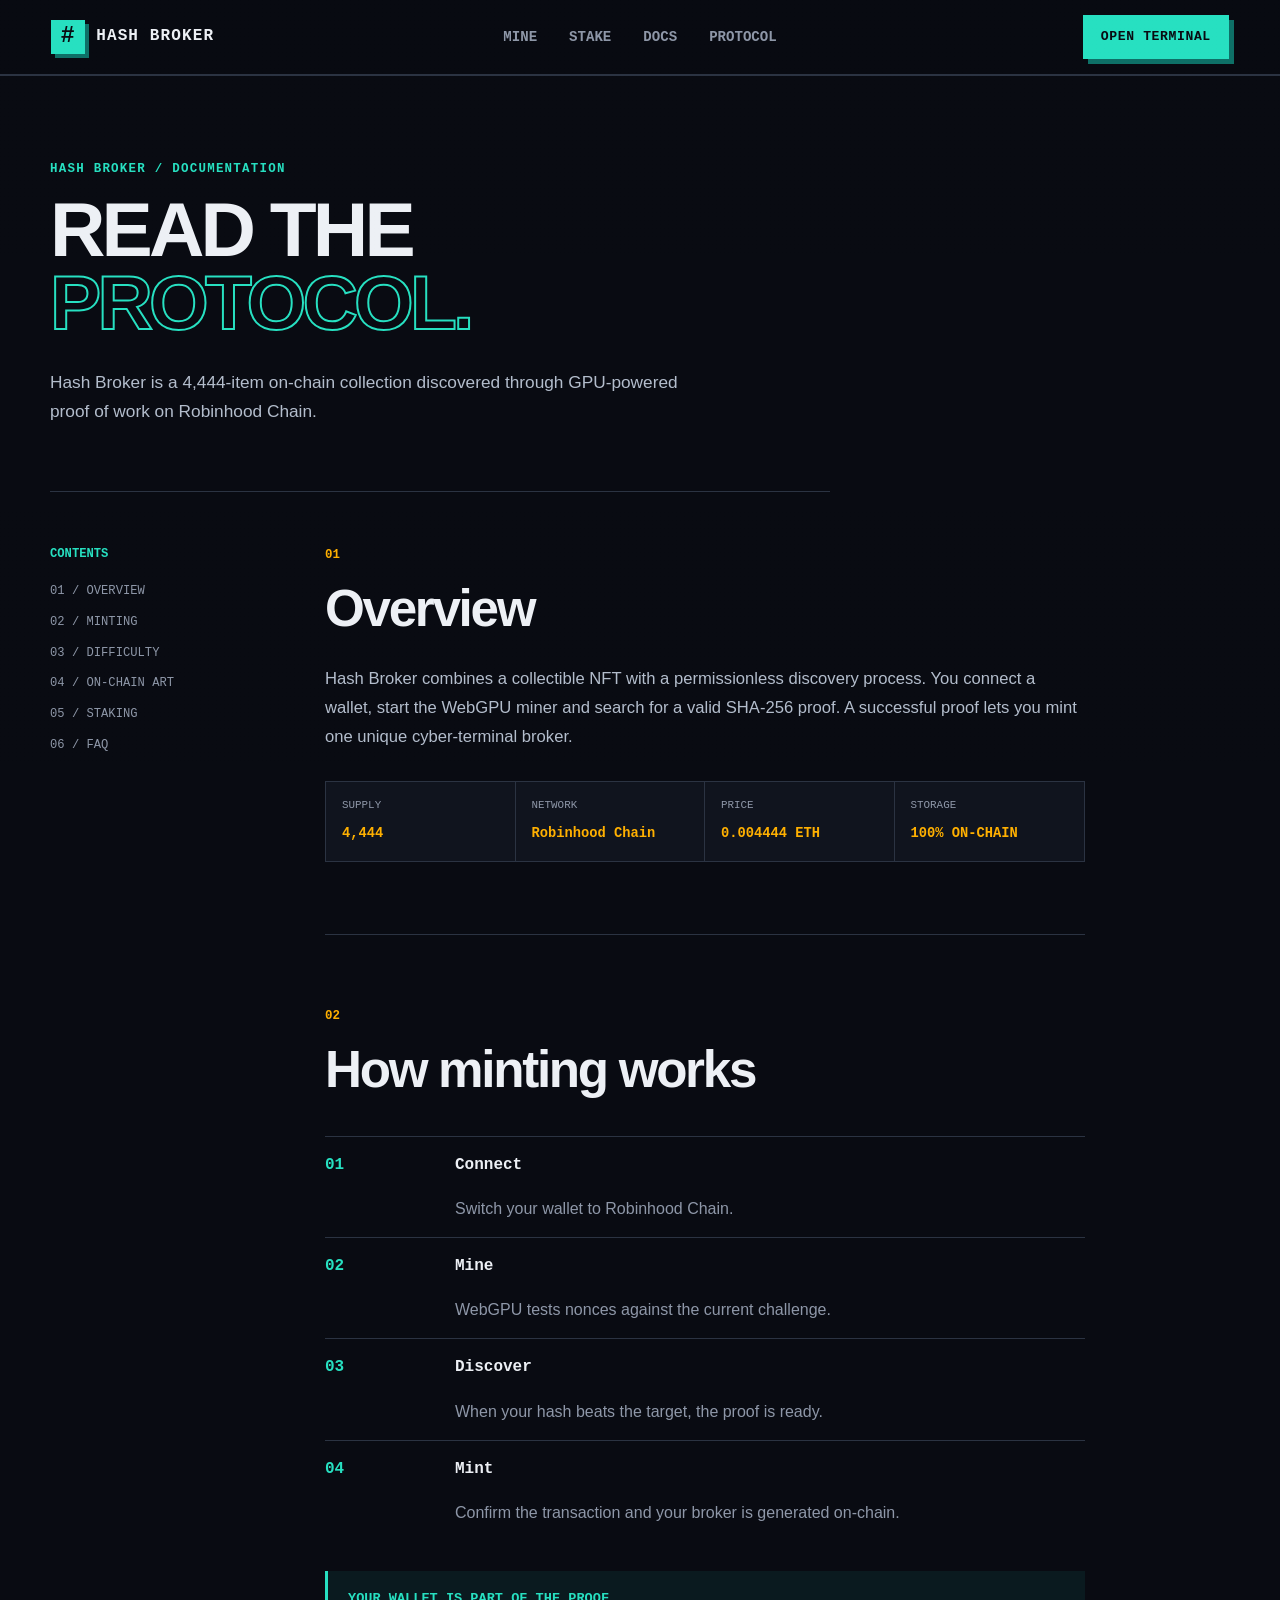
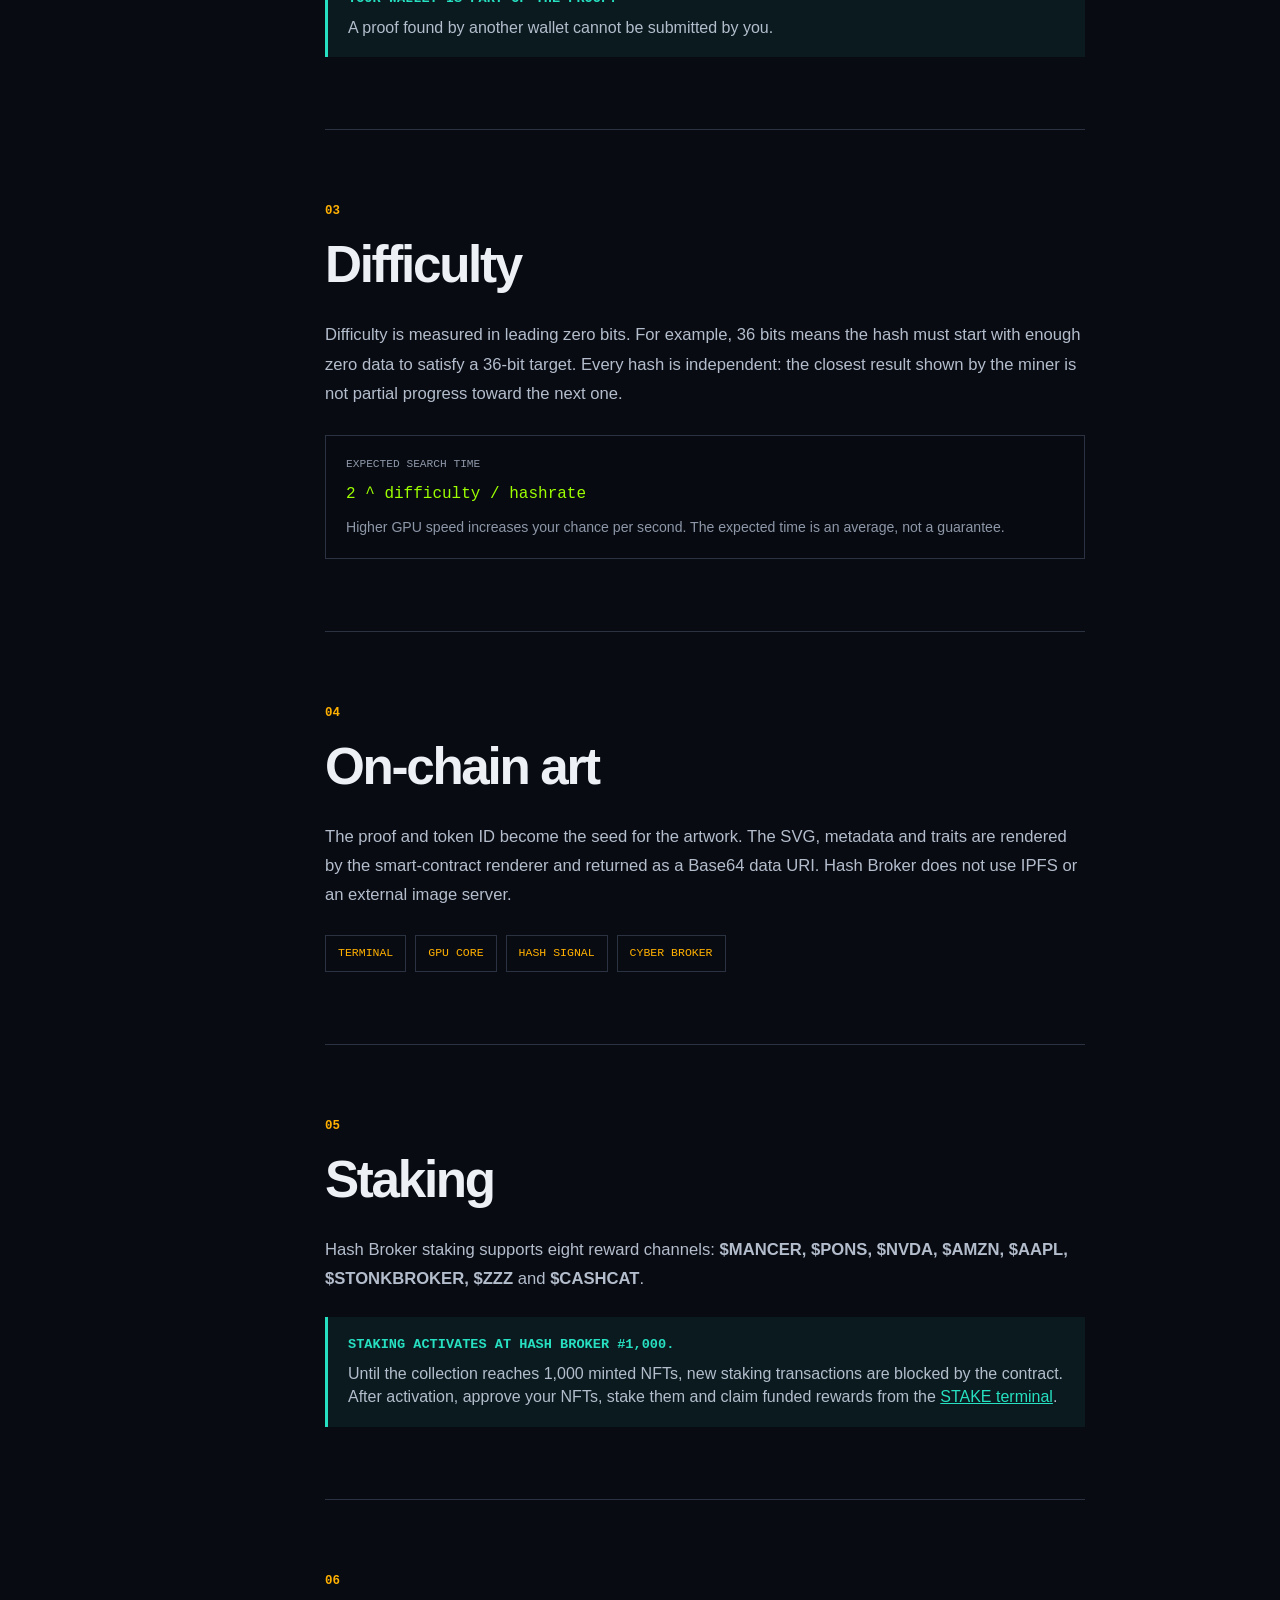
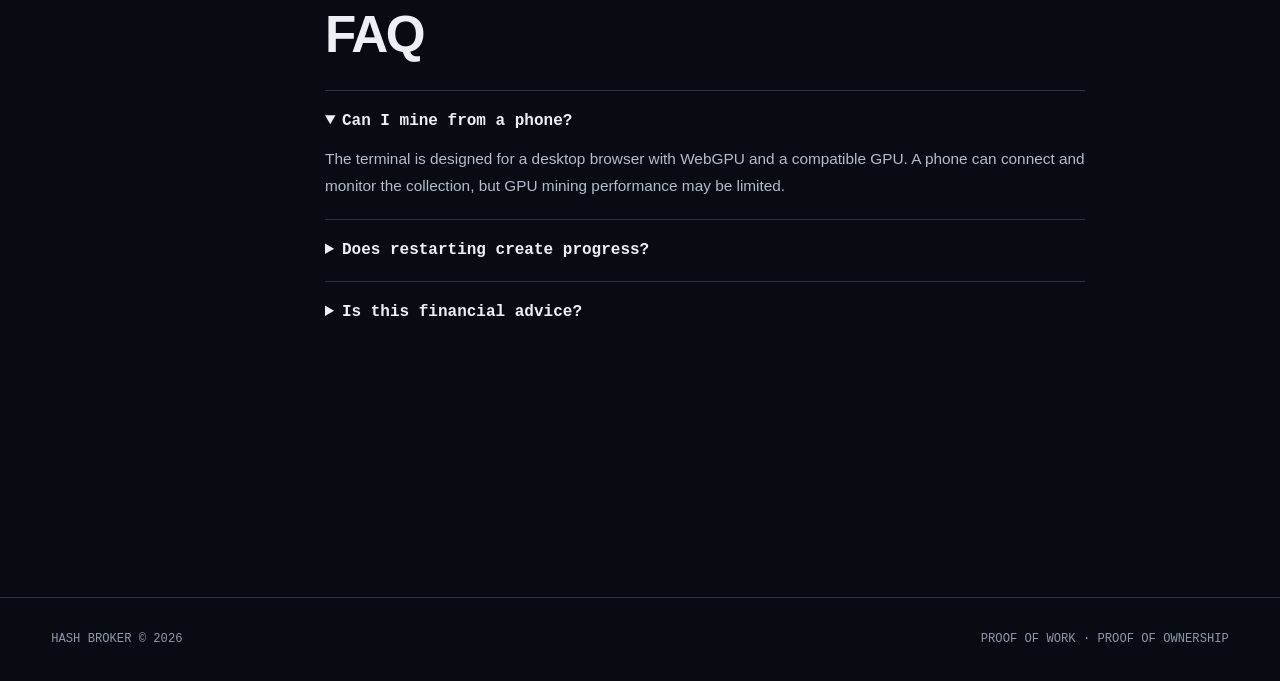
==== docs.html @ 1bd2e425 "Add files via upload" ====
<!doctype html>
<html lang="en">
  <head>
    <meta charset="UTF-8" />
    <meta name="viewport" content="width=device-width, initial-scale=1.0" />
    <meta name="theme-color" content="#090b12" />
    <meta name="description" content="Hash Broker documentation: proof-of-work minting, on-chain art and staking." />
    <title>Hash Broker — Docs</title>
    <link rel="icon" type="image/svg+xml" href="data:image/svg+xml,%3Csvg xmlns='http://www.w3.org/2000/svg' viewBox='0 0 32 32' shape-rendering='crispEdges'%3E%3Crect width='32' height='32' fill='%2305080d'/%3E%3Cpath d='M5 7h22v5H5zm3 5h16v13H8z' fill='%2327e0c1'/%3E%3Cpath d='M11 15h3v3h-3zm7 0h3v3h-3zm-5 6h6v2h-6z' fill='%2303090d'/%3E%3C/svg%3E" />
    <link rel="stylesheet" href="./style.css" />
  </head>
  <body class="docs-page">
    <div class="noise" aria-hidden="true"></div>
    <header class="topbar">
      <a class="brand" href="./index.html#miner" aria-label="Hash Broker home">
        <span class="brand-mark" aria-hidden="true">#</span>
        <span>HASH BROKER</span>
      </a>
      <nav aria-label="Primary navigation">
        <a href="./index.html#miner">MINE</a>
        <a href="./stake.html">STAKE</a>
        <a class="active" href="./docs.html" aria-current="page">DOCS</a>
        <a href="./index.html#protocol">PROTOCOL</a>
      </nav>
      <a class="wallet-button docs-contract" href="./index.html#miner">OPEN TERMINAL</a>
    </header>

    <main class="docs-main">
      <div class="docs-heading">
        <p class="eyebrow">HASH BROKER / DOCUMENTATION</p>
        <h1>READ THE<br /><span>PROTOCOL.</span></h1>
        <p class="docs-intro">Hash Broker is a 4,444-item on-chain collection discovered through GPU-powered proof of work on Robinhood Chain.</p>
      </div>

      <div class="docs-layout">
        <aside class="docs-index" aria-label="Documentation sections">
          <span>CONTENTS</span>
          <a href="#overview">01 / OVERVIEW</a>
          <a href="#minting">02 / MINTING</a>
          <a href="#difficulty">03 / DIFFICULTY</a>
          <a href="#art">04 / ON-CHAIN ART</a>
          <a href="#staking">05 / STAKING</a>
          <a href="#faq">06 / FAQ</a>
        </aside>

        <div class="docs-content">
          <section class="docs-section" id="overview">
            <p class="docs-number">01</p>
            <h2>Overview</h2>
            <p>Hash Broker combines a collectible NFT with a permissionless discovery process. You connect a wallet, start the WebGPU miner and search for a valid SHA-256 proof. A successful proof lets you mint one unique cyber-terminal broker.</p>
            <div class="docs-facts"><div><span>SUPPLY</span><strong>4,444</strong></div><div><span>NETWORK</span><strong>Robinhood Chain</strong></div><div><span>PRICE</span><strong>0.004444 ETH</strong></div><div><span>STORAGE</span><strong>100% ON-CHAIN</strong></div></div>
          </section>

          <section class="docs-section" id="minting">
            <p class="docs-number">02</p>
            <h2>How minting works</h2>
            <ol class="docs-steps"><li><strong>Connect</strong><span>Switch your wallet to Robinhood Chain.</span></li><li><strong>Mine</strong><span>WebGPU tests nonces against the current challenge.</span></li><li><strong>Discover</strong><span>When your hash beats the target, the proof is ready.</span></li><li><strong>Mint</strong><span>Confirm the transaction and your broker is generated on-chain.</span></li></ol>
            <div class="docs-callout"><strong>YOUR WALLET IS PART OF THE PROOF.</strong><span>A proof found by another wallet cannot be submitted by you.</span></div>
          </section>

          <section class="docs-section" id="difficulty">
            <p class="docs-number">03</p>
            <h2>Difficulty</h2>
            <p>Difficulty is measured in leading zero bits. For example, 36 bits means the hash must start with enough zero data to satisfy a 36-bit target. Every hash is independent: the closest result shown by the miner is not partial progress toward the next one.</p>
            <div class="code-panel"><span>EXPECTED SEARCH TIME</span><code>2 ^ difficulty / hashrate</code><small>Higher GPU speed increases your chance per second. The expected time is an average, not a guarantee.</small></div>
          </section>

          <section class="docs-section" id="art">
            <p class="docs-number">04</p>
            <h2>On-chain art</h2>
            <p>The proof and token ID become the seed for the artwork. The SVG, metadata and traits are rendered by the smart-contract renderer and returned as a Base64 data URI. Hash Broker does not use IPFS or an external image server.</p>
            <div class="trait-line"><span>TERMINAL</span><span>GPU CORE</span><span>HASH SIGNAL</span><span>CYBER BROKER</span></div>
          </section>

          <section class="docs-section" id="staking">
            <p class="docs-number">05</p>
            <h2>Staking</h2>
            <p>Hash Broker staking supports eight reward channels: <strong>$MANCER, $PONS, $NVDA, $AMZN, $AAPL, $STONKBROKER, $ZZZ</strong> and <strong>$CASHCAT</strong>.</p>
            <div class="docs-callout launch"><strong>STAKING ACTIVATES AT HASH BROKER #1,000.</strong><span>Until the collection reaches 1,000 minted NFTs, new staking transactions are blocked by the contract. After activation, approve your NFTs, stake them and claim funded rewards from the <a href="./stake.html">STAKE terminal</a>.</span></div>
          </section>

          <section class="docs-section" id="faq">
            <p class="docs-number">06</p>
            <h2>FAQ</h2>
            <details open><summary>Can I mine from a phone?</summary><p>The terminal is designed for a desktop browser with WebGPU and a compatible GPU. A phone can connect and monitor the collection, but GPU mining performance may be limited.</p></details>
            <details><summary>Does restarting create progress?</summary><p>No. Hashes do not accumulate. Restarting only stops the search temporarily; it does not improve or reduce the target.</p></details>
            <details><summary>Is this financial advice?</summary><p>No. Hash Broker is a collectible experiment. Minting, trading and reward tokens involve risk. Never share your seed phrase or private key.</p></details>
          </section>
        </div>
      </div>
    </main>

    <footer><span>HASH BROKER © 2026</span><span>PROOF OF WORK · PROOF OF OWNERSHIP</span></footer>
  </body>
</html>
---- style.css ----
:root {
  color-scheme: dark;
  --bg: #090b12;
  --panel: #10141e;
  --panel-2: #151b28;
  --ink: #edf0f5;
  --muted: #8e97a8;
  --line: #2b3342;
  --purple: #27e0c1;
  --purple-dark: #0e7067;
  --gold: #ffb000;
  --green: #9dff00;
  --red: #ef4444;
  --shadow: 8px 8px 0 #05060a;
}

* { box-sizing: border-box; }

html { scroll-behavior: smooth; }

body {
  margin: 0;
  min-width: 320px;
  background: var(--bg);
  color: var(--ink);
  font-family: "Courier New", ui-monospace, monospace;
  font-size: 16px;
  line-height: 1.45;
}

button, a { font: inherit; }
button { color: inherit; }

.noise {
  position: fixed;
  inset: 0;
  pointer-events: none;
  opacity: .16;
  z-index: 20;
  background-image: repeating-linear-gradient(0deg, transparent 0 3px, rgba(255,255,255,.025) 3px 4px);
}

.topbar {
  min-height: 76px;
  padding: 0 clamp(20px, 4vw, 68px);
  border-bottom: 2px solid var(--line);
  display: grid;
  grid-template-columns: 1fr auto 1fr;
  align-items: center;
  gap: 24px;
  position: sticky;
  top: 0;
  z-index: 10;
  background: rgba(9, 11, 18, .94);
  backdrop-filter: blur(12px);
}

.brand {
  color: var(--ink);
  text-decoration: none;
  display: inline-flex;
  align-items: center;
  gap: 11px;
  font-weight: 900;
  letter-spacing: .07em;
}

.brand-mark {
  width: 34px;
  height: 34px;
  display: grid;
  place-items: center;
  color: #090b12;
  background: var(--purple);
  box-shadow: 4px 4px 0 var(--purple-dark);
  font-size: 23px;
}

nav { display: flex; gap: 32px; }
nav a { color: var(--muted); text-decoration: none; font-size: .88rem; font-weight: 700; }
nav a:hover, nav a:focus-visible { color: var(--purple); }

.wallet-button, .mine-button {
  border: 0;
  cursor: pointer;
  font-weight: 900;
  letter-spacing: .045em;
  background: var(--purple);
  color: #090b12;
  box-shadow: 5px 5px 0 var(--purple-dark);
  transition: transform .12s ease, box-shadow .12s ease;
}
.wallet-button { justify-self: end; padding: 12px 18px; }
.wallet-button:hover, .mine-button:hover { transform: translate(2px, 2px); box-shadow: 3px 3px 0 var(--purple-dark); }
.wallet-button:disabled, .mine-button:disabled { cursor: not-allowed; filter: grayscale(.8); opacity: .55; }

main { width: min(1180px, calc(100% - 36px)); margin: 0 auto; }

.ticker {
  min-height: 54px;
  display: flex;
  align-items: center;
  justify-content: space-between;
  gap: 24px;
  color: var(--muted);
  border-bottom: 1px solid var(--line);
  font-size: .84rem;
  letter-spacing: .045em;
}
.ticker strong { color: var(--ink); }
.activation-note { margin: 18px 0 0; padding: 12px 14px; border: 1px solid rgba(39,224,193,.22); background: rgba(39,224,193,.06); color: var(--muted); font-size: .78rem; letter-spacing: .04em; }
.status-dot { display: inline-block; width: 8px; height: 8px; margin-right: 9px; background: var(--green); box-shadow: 0 0 12px var(--green); }

.miner-shell {
  margin: 34px 0 24px;
  border: 2px solid var(--purple);
  box-shadow: var(--shadow);
  background: var(--panel);
}

.section-label {
  min-height: 36px;
  padding: 0 14px;
  display: flex;
  align-items: center;
  justify-content: space-between;
  background: var(--purple);
  color: #090b12;
  font-size: .82rem;
  font-weight: 900;
  letter-spacing: .06em;
}

.miner-grid {
  display: grid;
  grid-template-columns: minmax(280px, .8fr) minmax(420px, 1.6fr);
  gap: 22px;
  padding: 22px;
}

.portrait-panel { border: 1px solid var(--line); background: #0a0e16; padding: 12px; }
.portrait-frame { border: 6px solid #252d3a; outline: 2px solid var(--purple); aspect-ratio: 1; overflow: hidden; background: #090b12; }
.portrait-frame svg { display: block; width: 100%; height: 100%; }
.portrait-frame.searching svg { animation: signal 1.1s steps(2, end) infinite; }
@keyframes signal { 50% { filter: hue-rotate(28deg) brightness(1.08); transform: translateX(1px); } }

.portrait-caption { display: flex; justify-content: space-between; gap: 12px; padding-top: 13px; font-size: .78rem; color: var(--muted); }
.portrait-caption strong { color: var(--gold); }

.console-panel { min-width: 0; display: flex; flex-direction: column; gap: 23px; }
.label-row { display: flex; justify-content: space-between; gap: 16px; margin-bottom: 9px; color: var(--muted); font-size: .78rem; font-weight: 700; }
.label-row span:last-child { color: var(--gold); }

.bit-meter, .target-meter { display: grid; grid-template-columns: repeat(52, 1fr); gap: 2px; min-height: 13px; }
.bit-meter i, .target-meter i { display: block; background: #283040; min-width: 2px; }
.bit-meter i.on { background: var(--gold); box-shadow: 0 0 6px rgba(214,181,69,.35); }
.target-meter i.on { background: var(--purple); }

code {
  display: block;
  margin-top: 10px;
  color: #b6c0d1;
  white-space: nowrap;
  overflow: hidden;
  text-overflow: ellipsis;
  font-size: .78rem;
}

.metrics {
  display: grid;
  grid-template-columns: repeat(4, 1fr);
  border-block: 1px solid var(--line);
}
.metrics div { padding: 18px 14px; border-right: 1px solid var(--line); }
.metrics div:last-child { border-right: 0; }
.metrics span, .micro-label { display: block; margin-bottom: 8px; color: var(--muted); font-size: .7rem; font-weight: 700; letter-spacing: .055em; }
.metrics strong { display: block; color: var(--green); font-size: clamp(.9rem, 1.6vw, 1.12rem); white-space: nowrap; }

.machine-row { display: grid; grid-template-columns: auto 1fr auto; gap: 24px; align-items: end; }
.gpu-pill { display: inline-block; padding: 8px 18px; background: var(--purple); color: #090b12; }
.gpu-name strong { display: block; max-width: 260px; overflow: hidden; white-space: nowrap; text-overflow: ellipsis; color: #cbd5e1; font-size: .87rem; }
.mine-button { min-width: 156px; padding: 15px 20px; }
.mine-button.stop { color: white; background: #9f2938; box-shadow: 5px 5px 0 #551720; }

.terminal-log { margin-top: auto; min-height: 47px; padding: 12px 14px; border-left: 3px solid var(--purple); background: #090d15; color: #aab4c4; font-size: .78rem; }
.terminal-log span { color: var(--purple); font-weight: 900; }

.stats-strip {
  display: grid;
  grid-template-columns: repeat(4, 1fr);
  margin: 36px 0 86px;
  border: 1px solid var(--line);
  background: var(--panel);
}
.stats-strip div { padding: 20px; border-right: 1px solid var(--line); }
.stats-strip div:last-child { border-right: 0; }
.stats-strip span { display: block; margin-bottom: 7px; color: var(--muted); font-size: .72rem; }
.stats-strip strong { color: var(--gold); font-size: .95rem; }

.protocol { display: grid; grid-template-columns: 1.2fr 1fr; gap: 72px; padding: 0 0 100px; align-items: start; }
.eyebrow { color: var(--purple); font-weight: 900; letter-spacing: .1em; font-size: .78rem; }
h1 { margin: 16px 0 0; font-family: Arial Black, Impact, sans-serif; font-size: clamp(2.4rem, 6vw, 5.3rem); line-height: .96; letter-spacing: -.05em; }
h1 span { color: transparent; -webkit-text-stroke: 2px var(--purple); }
.protocol-copy { padding-top: 36px; color: #b3bdcc; font-family: Arial, sans-serif; font-size: 1.05rem; line-height: 1.75; }

footer { min-height: 84px; padding: 0 clamp(20px, 4vw, 68px); display: flex; align-items: center; justify-content: space-between; gap: 24px; border-top: 1px solid var(--line); color: var(--muted); font-size: .76rem; }

.toast { position: fixed; right: 22px; bottom: 22px; z-index: 30; width: min(390px, calc(100% - 44px)); padding: 15px 17px; border: 1px solid var(--purple); background: #111622; box-shadow: var(--shadow); transform: translateY(140%); transition: transform .2s ease; font-size: .85rem; }
.toast.show { transform: translateY(0); }
.toast.error { border-color: var(--red); }

.docs-main { padding: 72px 0 110px; }
.docs-heading { max-width: 780px; padding-bottom: 64px; border-bottom: 1px solid var(--line); }
.docs-heading h1 { margin-top: 14px; }
.docs-intro { max-width: 650px; margin: 28px 0 0; color: #b3bdcc; font-family: Arial, sans-serif; font-size: 1.08rem; line-height: 1.7; }
.docs-layout { display: grid; grid-template-columns: 205px 1fr; gap: 70px; padding-top: 54px; }
.docs-index { position: sticky; top: 112px; align-self: start; display: grid; gap: 13px; font-size: .76rem; }
.docs-index span { color: var(--purple); font-weight: 900; margin-bottom: 7px; }
.docs-index a { color: var(--muted); text-decoration: none; }
.docs-index a:hover { color: var(--ink); }
.docs-content { max-width: 760px; }
.docs-section { padding: 0 0 72px; margin-bottom: 72px; border-bottom: 1px solid var(--line); scroll-margin-top: 110px; }
.docs-section:last-child { border-bottom: 0; }
.docs-number { margin: 0 0 8px; color: var(--gold); font-size: .78rem; font-weight: 900; }
.docs-section h2 { margin: 0 0 18px; font-family: Arial Black, Impact, sans-serif; font-size: clamp(2rem, 4vw, 3.4rem); letter-spacing: -.045em; }
.docs-section p:not(.docs-number) { margin: 0; color: #b3bdcc; font-family: Arial, sans-serif; font-size: 1.04rem; line-height: 1.75; }
.docs-facts { display: grid; grid-template-columns: repeat(4, 1fr); margin-top: 30px; border: 1px solid var(--line); background: var(--panel); }
.docs-facts div { padding: 16px; border-right: 1px solid var(--line); }
.docs-facts div:last-child { border-right: 0; }
.docs-facts span { display: block; color: var(--muted); font-size: .68rem; margin-bottom: 8px; }
.docs-facts strong { color: var(--gold); font-size: .86rem; }
.docs-steps { display: grid; gap: 0; padding: 0; margin: 28px 0 30px; list-style: none; counter-reset: docs-step; }
.docs-steps li { display: grid; grid-template-columns: 110px 1fr; gap: 20px; padding: 17px 0; border-top: 1px solid var(--line); counter-increment: docs-step; }
.docs-steps li::before { content: "0" counter(docs-step); color: var(--purple); font-weight: 900; grid-column: 1; grid-row: 1 / span 2; }
.docs-steps strong { grid-column: 2; color: var(--ink); }
.docs-steps span { grid-column: 2; color: var(--muted); font-family: Arial, sans-serif; }
.docs-callout { display: grid; gap: 7px; margin-top: 24px; padding: 18px 20px; border-left: 3px solid var(--purple); background: rgba(39,224,193,.07); }
.docs-callout strong { color: var(--purple); font-size: .85rem; }
.docs-callout span { color: #b3bdcc; font-family: Arial, sans-serif; }
.docs-callout a { color: var(--purple); }
.code-panel { display: grid; gap: 11px; margin-top: 27px; padding: 20px; border: 1px solid var(--line); background: #070b11; }
.code-panel span { color: var(--muted); font-size: .7rem; }
.code-panel code { margin: 0; color: var(--green); font-size: 1rem; }
.code-panel small { color: var(--muted); font-family: Arial, sans-serif; font-size: .88rem; }
.trait-line { display: flex; flex-wrap: wrap; gap: 9px; margin-top: 26px; }
.trait-line span { padding: 9px 12px; border: 1px solid var(--line); color: var(--gold); font-size: .72rem; }
.docs-section details { border-top: 1px solid var(--line); padding: 19px 0; }
.docs-section summary { cursor: pointer; color: var(--ink); font-weight: 900; }
.docs-section details p { padding-top: 13px; font-size: .96rem !important; }
.docs-contract { justify-self: end; text-decoration: none; padding: 12px 18px; font-size: .82rem; }

@media (max-width: 860px) {
  .topbar { grid-template-columns: 1fr auto; min-height: 68px; }
  nav { display: none; }
  .miner-grid { grid-template-columns: 1fr; }
  .portrait-panel { max-width: 430px; width: 100%; margin: 0 auto; }
  .metrics { grid-template-columns: repeat(2, 1fr); }
  .metrics div:nth-child(2) { border-right: 0; }
  .metrics div:nth-child(-n+2) { border-bottom: 1px solid var(--line); }
  .stats-strip { grid-template-columns: repeat(2, 1fr); }
  .stats-strip div:nth-child(2) { border-right: 0; }
  .stats-strip div:nth-child(-n+2) { border-bottom: 1px solid var(--line); }
  .protocol { grid-template-columns: 1fr; gap: 20px; }
  .protocol-copy { padding-top: 0; }
  .docs-layout { grid-template-columns: 1fr; gap: 34px; }
  .docs-index { position: static; grid-template-columns: repeat(3, 1fr); gap: 12px; }
  .docs-index span { grid-column: 1 / -1; }
}

@media (max-width: 560px) {
  body { font-size: 15px; }
  main { width: min(100% - 20px, 1180px); }
  .topbar { padding: 0 12px; gap: 10px; }
  .brand { font-size: .88rem; }
  .brand-mark { width: 30px; height: 30px; }
  .wallet-button { padding: 10px 11px; font-size: .72rem; }
  .ticker { overflow-x: auto; white-space: nowrap; font-size: .72rem; }
  .miner-shell { margin-top: 18px; box-shadow: 4px 4px 0 #05060a; }
  .miner-grid { padding: 12px; gap: 16px; }
  .metrics div { padding: 14px 10px; }
  .machine-row { grid-template-columns: 1fr 1fr; gap: 15px; }
  .gpu-name { text-align: right; }
  .mine-button { grid-column: 1 / -1; width: 100%; }
  .stats-strip { margin-bottom: 60px; }
  .stats-strip div { padding: 14px 10px; }
  footer { flex-direction: column; justify-content: center; text-align: center; }
  .docs-main { padding-top: 42px; }
  .docs-heading { padding-bottom: 42px; }
  .docs-facts { grid-template-columns: repeat(2, 1fr); }
  .docs-facts div:nth-child(2) { border-right: 0; }
  .docs-facts div:nth-child(-n+2) { border-bottom: 1px solid var(--line); }
  .docs-index { grid-template-columns: repeat(2, 1fr); }
  .docs-steps li { grid-template-columns: 60px 1fr; gap: 10px; }
}

@media (prefers-reduced-motion: reduce) {
  html { scroll-behavior: auto; }
  *, *::before, *::after { animation-duration: .01ms !important; transition-duration: .01ms !important; }
}
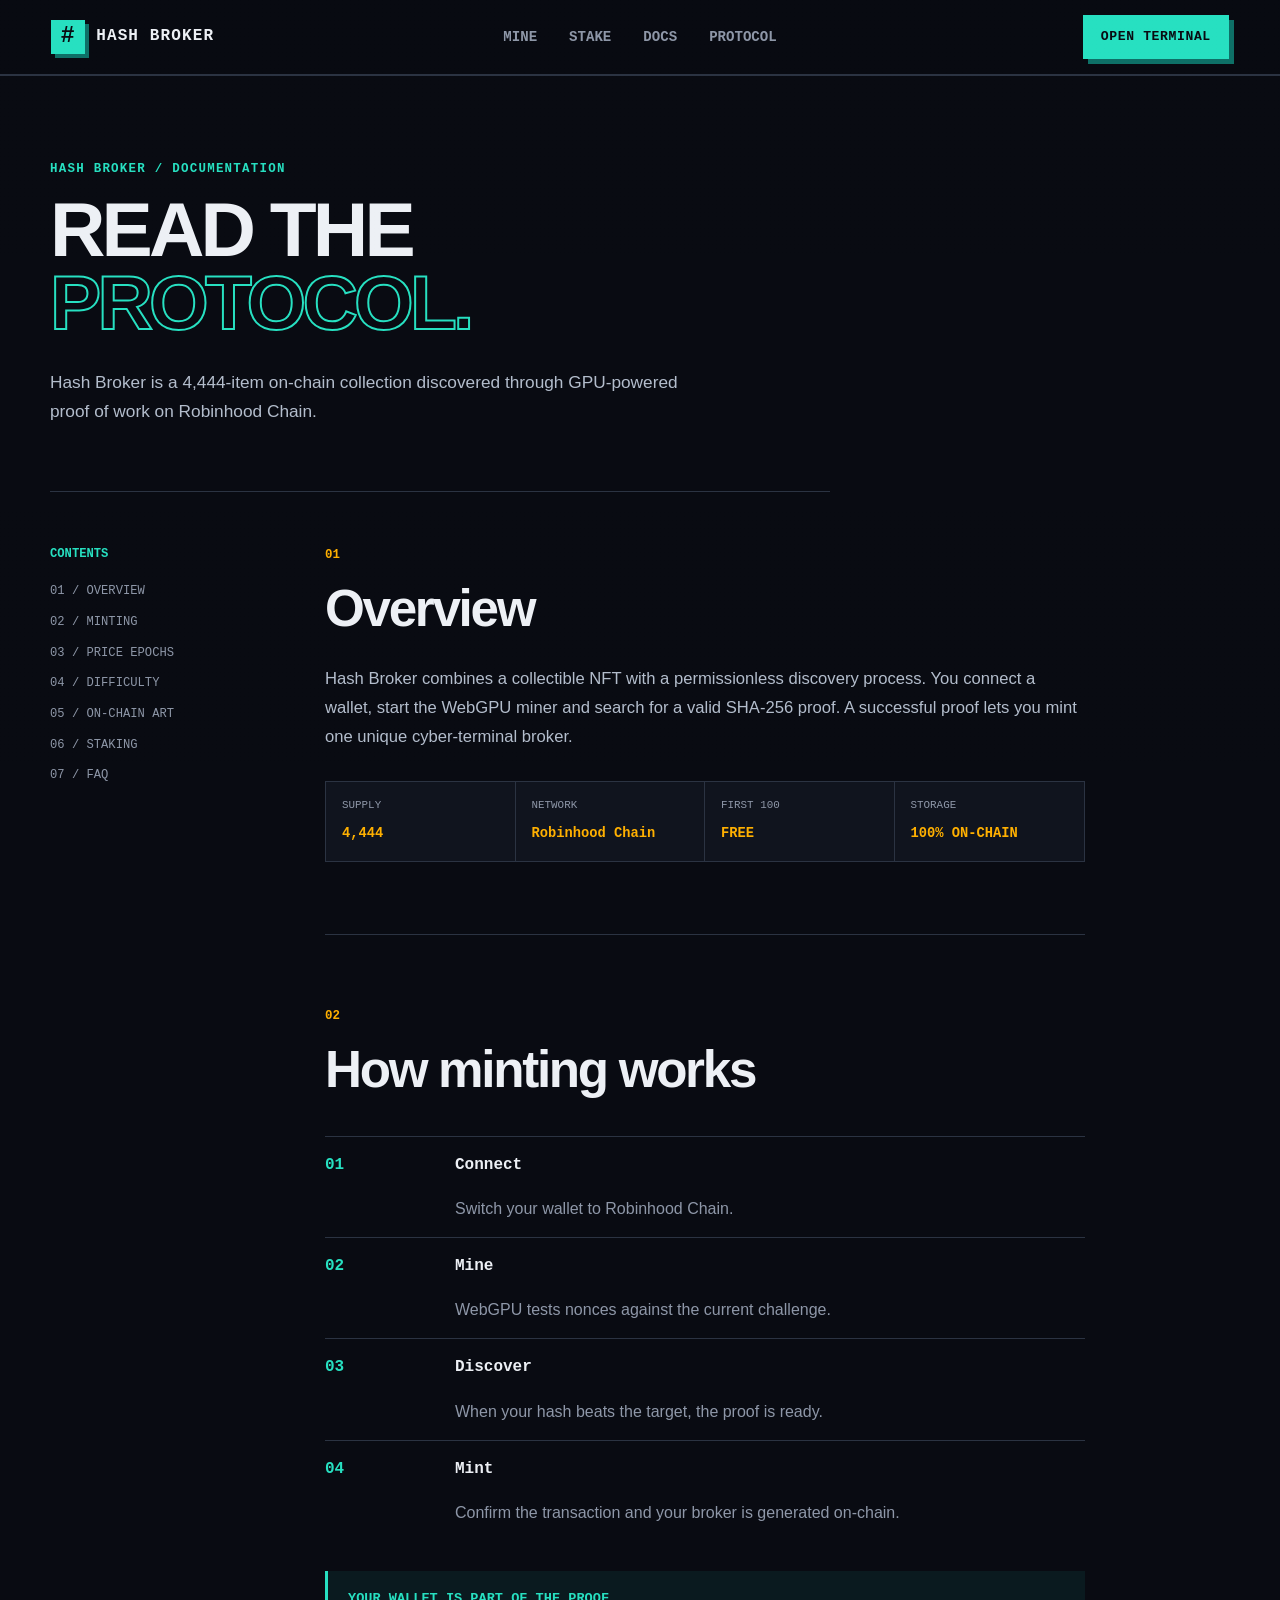
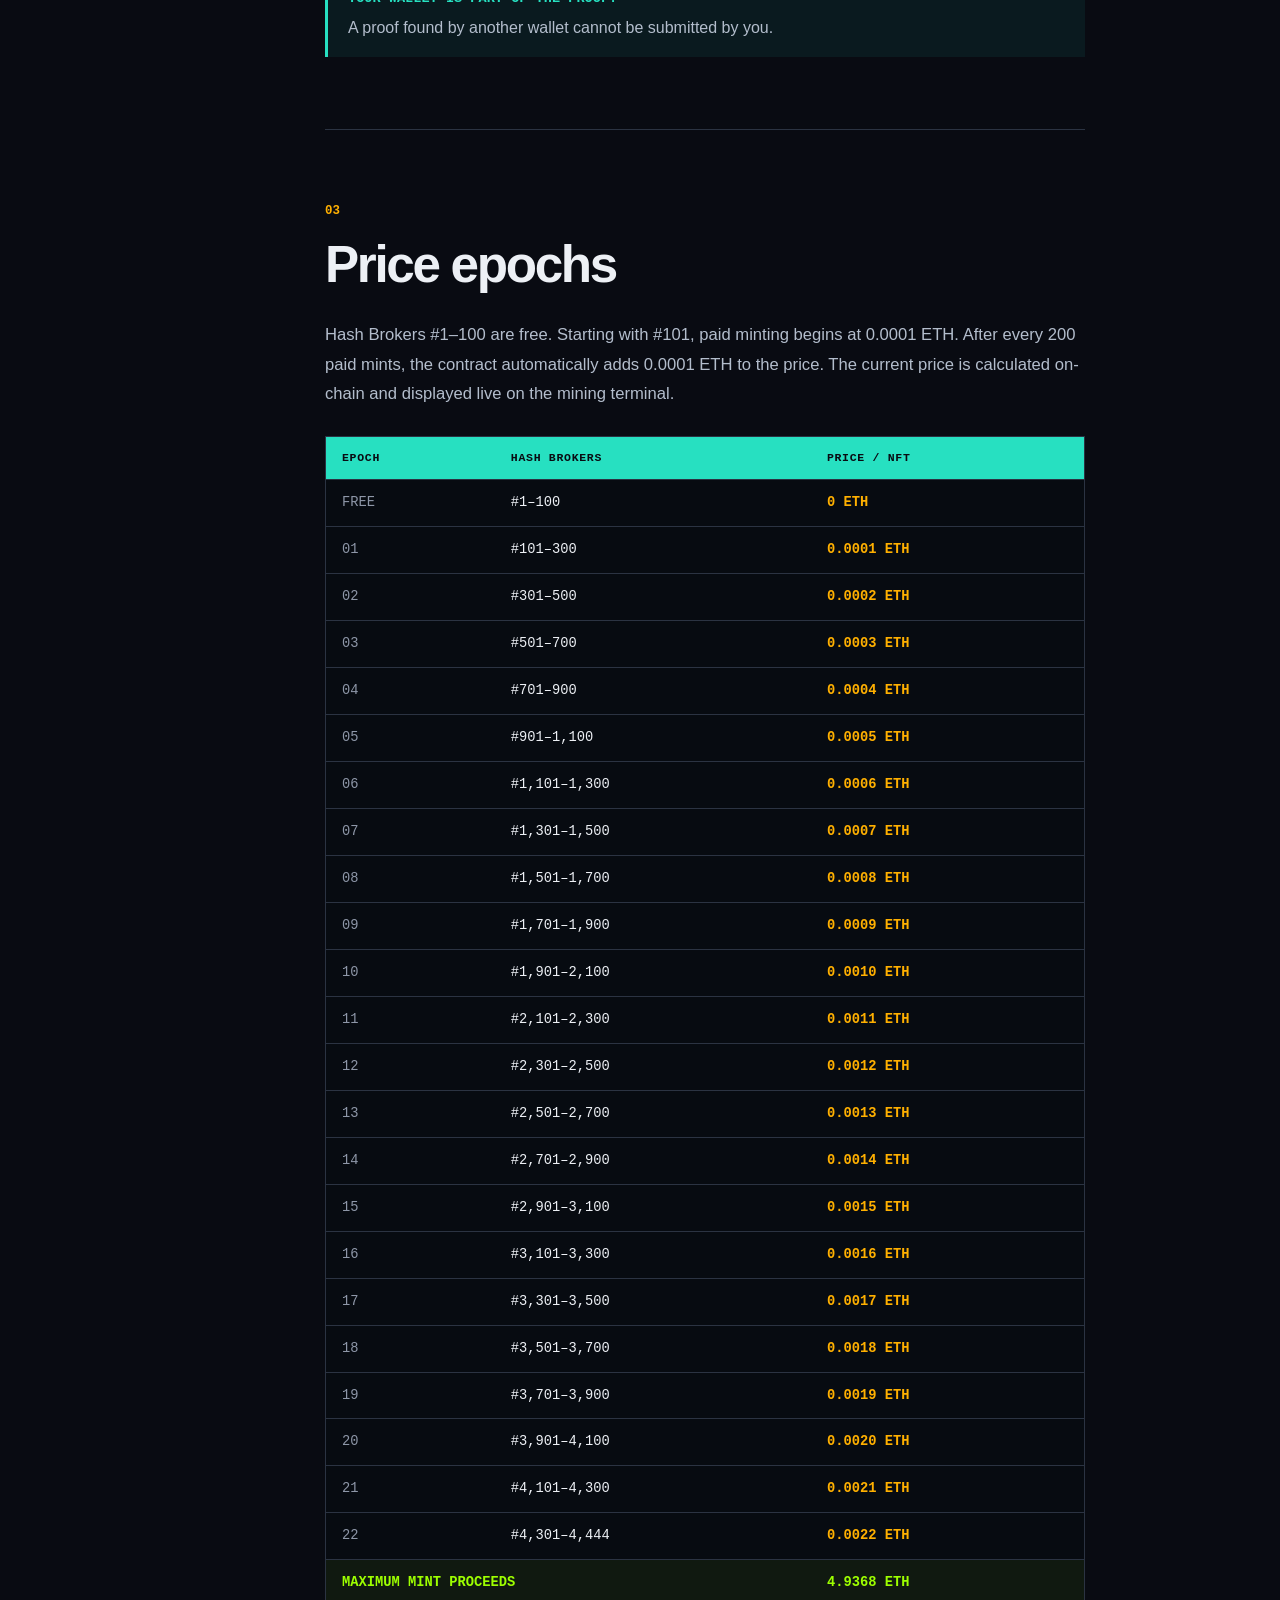
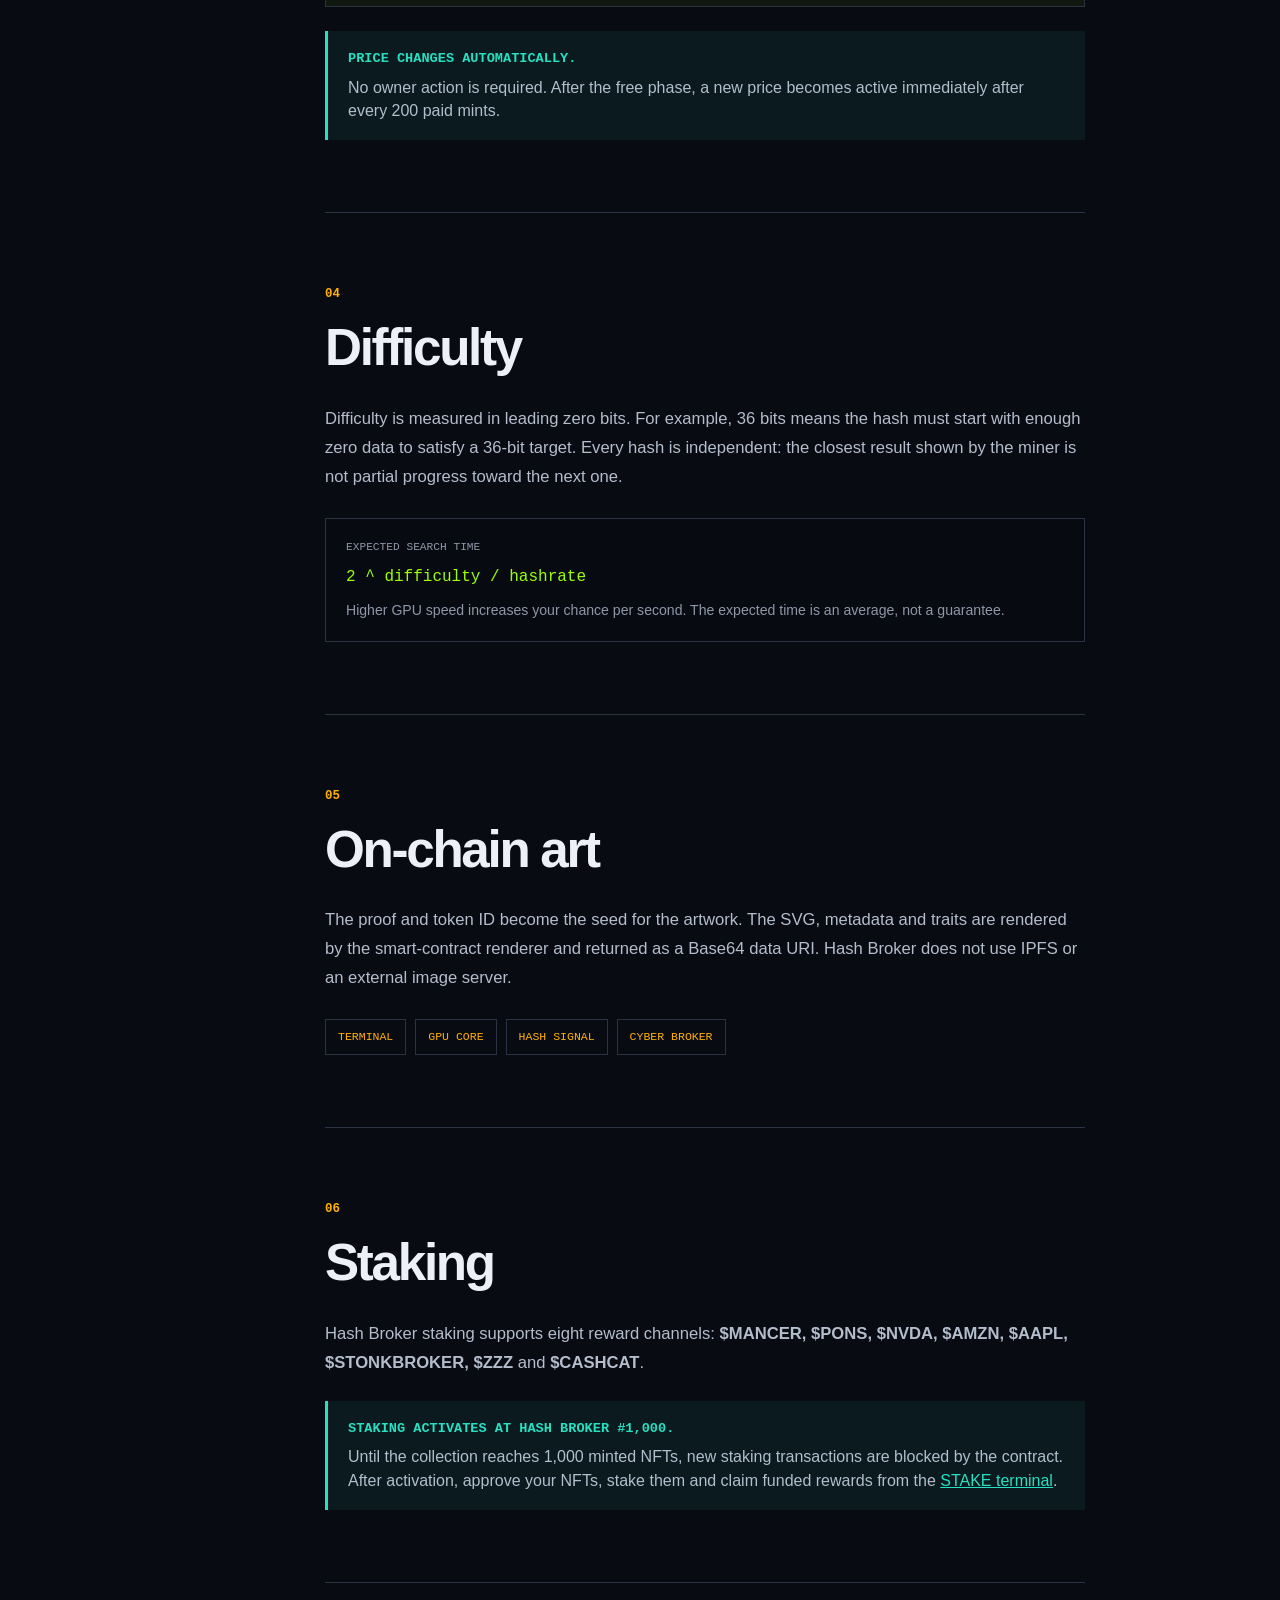
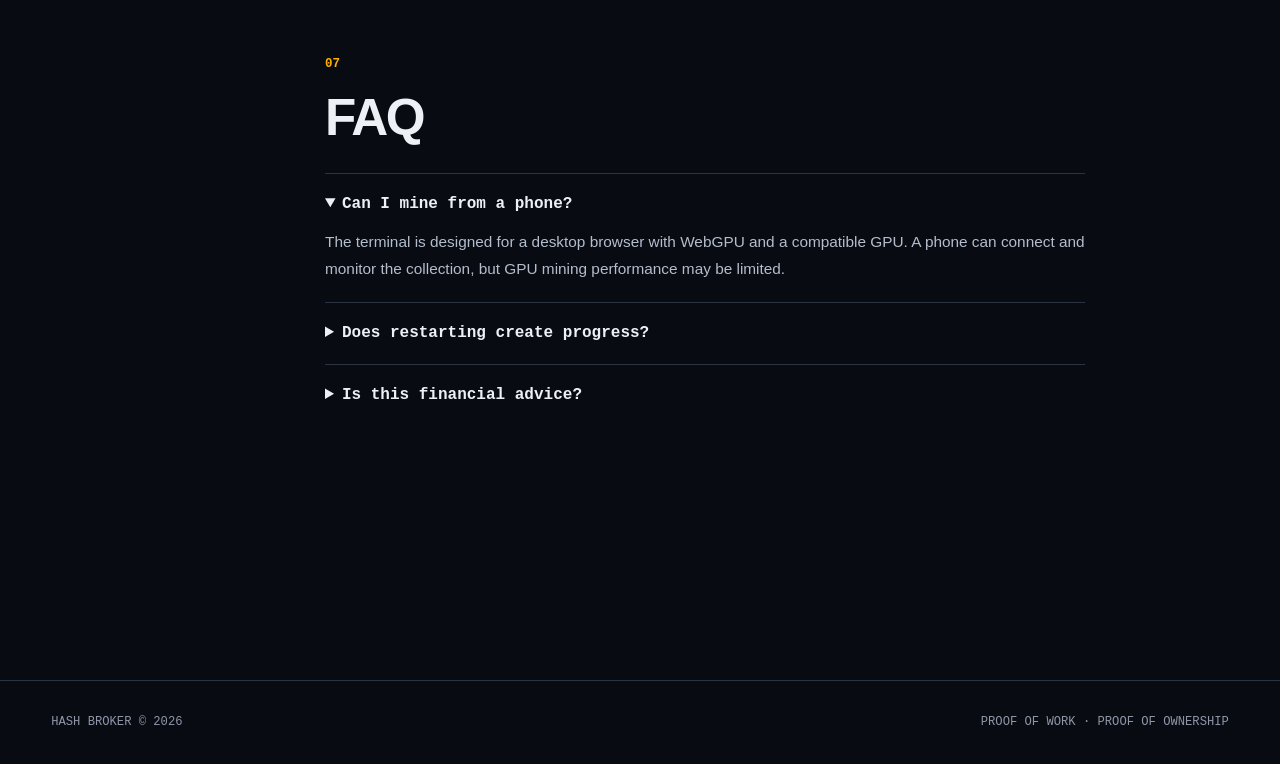
==== commit bcf8b6d9: "Add files via upload" ====
--- a/docs.html
+++ b/docs.html
@@ -7,22 +7,22 @@
     <meta name="description" content="Hash Broker documentation: proof-of-work minting, on-chain art and staking." />
     <title>Hash Broker — Docs</title>
     <link rel="icon" type="image/svg+xml" href="data:image/svg+xml,%3Csvg xmlns='http://www.w3.org/2000/svg' viewBox='0 0 32 32' shape-rendering='crispEdges'%3E%3Crect width='32' height='32' fill='%2305080d'/%3E%3Cpath d='M5 7h22v5H5zm3 5h16v13H8z' fill='%2327e0c1'/%3E%3Cpath d='M11 15h3v3h-3zm7 0h3v3h-3zm-5 6h6v2h-6z' fill='%2303090d'/%3E%3C/svg%3E" />
-    <link rel="stylesheet" href="./style.css" />
+    <link rel="stylesheet" href="./style.css?v=20260912-4" />
   </head>
   <body class="docs-page">
     <div class="noise" aria-hidden="true"></div>
     <header class="topbar">
-      <a class="brand" href="./index.html#miner" aria-label="Hash Broker home">
+      <a class="brand" href="/#miner" aria-label="Hash Broker home">
         <span class="brand-mark" aria-hidden="true">#</span>
         <span>HASH BROKER</span>
       </a>
       <nav aria-label="Primary navigation">
-        <a href="./index.html#miner">MINE</a>
-        <a href="./stake.html">STAKE</a>
-        <a class="active" href="./docs.html" aria-current="page">DOCS</a>
-        <a href="./index.html#protocol">PROTOCOL</a>
+        <a href="/#miner">MINE</a>
+        <a href="/stake">STAKE</a>
+        <a class="active" href="/docs" aria-current="page">DOCS</a>
+        <a href="/#protocol">PROTOCOL</a>
       </nav>
-      <a class="wallet-button docs-contract" href="./index.html#miner">OPEN TERMINAL</a>
+      <a class="wallet-button docs-contract" href="/#miner">OPEN TERMINAL</a>
     </header>
 
     <main class="docs-main">
@@ -37,10 +37,11 @@
           <span>CONTENTS</span>
           <a href="#overview">01 / OVERVIEW</a>
           <a href="#minting">02 / MINTING</a>
-          <a href="#difficulty">03 / DIFFICULTY</a>
-          <a href="#art">04 / ON-CHAIN ART</a>
-          <a href="#staking">05 / STAKING</a>
-          <a href="#faq">06 / FAQ</a>
+          <a href="#pricing">03 / PRICE EPOCHS</a>
+          <a href="#difficulty">04 / DIFFICULTY</a>
+          <a href="#art">05 / ON-CHAIN ART</a>
+          <a href="#staking">06 / STAKING</a>
+          <a href="#faq">07 / FAQ</a>
         </aside>
 
         <div class="docs-content">
@@ -48,7 +49,7 @@
             <p class="docs-number">01</p>
             <h2>Overview</h2>
             <p>Hash Broker combines a collectible NFT with a permissionless discovery process. You connect a wallet, start the WebGPU miner and search for a valid SHA-256 proof. A successful proof lets you mint one unique cyber-terminal broker.</p>
-            <div class="docs-facts"><div><span>SUPPLY</span><strong>4,444</strong></div><div><span>NETWORK</span><strong>Robinhood Chain</strong></div><div><span>PRICE</span><strong>0.004444 ETH</strong></div><div><span>STORAGE</span><strong>100% ON-CHAIN</strong></div></div>
+            <div class="docs-facts"><div><span>SUPPLY</span><strong>4,444</strong></div><div><span>NETWORK</span><strong>Robinhood Chain</strong></div><div><span>FIRST 100</span><strong>FREE</strong></div><div><span>STORAGE</span><strong>100% ON-CHAIN</strong></div></div>
           </section>
 
           <section class="docs-section" id="minting">
@@ -58,29 +59,67 @@
             <div class="docs-callout"><strong>YOUR WALLET IS PART OF THE PROOF.</strong><span>A proof found by another wallet cannot be submitted by you.</span></div>
           </section>
 
+          <section class="docs-section" id="pricing">
+            <p class="docs-number">03</p>
+            <h2>Price epochs</h2>
+            <p>Hash Brokers #1–100 are free. Starting with #101, paid minting begins at 0.0001 ETH. After every 200 paid mints, the contract automatically adds 0.0001 ETH to the price. The current price is calculated on-chain and displayed live on the mining terminal.</p>
+            <div class="epoch-table-wrap">
+              <table class="epoch-table">
+                <thead><tr><th>EPOCH</th><th>HASH BROKERS</th><th>PRICE / NFT</th></tr></thead>
+                <tbody>
+                  <tr><td>FREE</td><td>#1–100</td><td>0 ETH</td></tr>
+                  <tr><td>01</td><td>#101–300</td><td>0.0001 ETH</td></tr>
+                  <tr><td>02</td><td>#301–500</td><td>0.0002 ETH</td></tr>
+                  <tr><td>03</td><td>#501–700</td><td>0.0003 ETH</td></tr>
+                  <tr><td>04</td><td>#701–900</td><td>0.0004 ETH</td></tr>
+                  <tr><td>05</td><td>#901–1,100</td><td>0.0005 ETH</td></tr>
+                  <tr><td>06</td><td>#1,101–1,300</td><td>0.0006 ETH</td></tr>
+                  <tr><td>07</td><td>#1,301–1,500</td><td>0.0007 ETH</td></tr>
+                  <tr><td>08</td><td>#1,501–1,700</td><td>0.0008 ETH</td></tr>
+                  <tr><td>09</td><td>#1,701–1,900</td><td>0.0009 ETH</td></tr>
+                  <tr><td>10</td><td>#1,901–2,100</td><td>0.0010 ETH</td></tr>
+                  <tr><td>11</td><td>#2,101–2,300</td><td>0.0011 ETH</td></tr>
+                  <tr><td>12</td><td>#2,301–2,500</td><td>0.0012 ETH</td></tr>
+                  <tr><td>13</td><td>#2,501–2,700</td><td>0.0013 ETH</td></tr>
+                  <tr><td>14</td><td>#2,701–2,900</td><td>0.0014 ETH</td></tr>
+                  <tr><td>15</td><td>#2,901–3,100</td><td>0.0015 ETH</td></tr>
+                  <tr><td>16</td><td>#3,101–3,300</td><td>0.0016 ETH</td></tr>
+                  <tr><td>17</td><td>#3,301–3,500</td><td>0.0017 ETH</td></tr>
+                  <tr><td>18</td><td>#3,501–3,700</td><td>0.0018 ETH</td></tr>
+                  <tr><td>19</td><td>#3,701–3,900</td><td>0.0019 ETH</td></tr>
+                  <tr><td>20</td><td>#3,901–4,100</td><td>0.0020 ETH</td></tr>
+                  <tr><td>21</td><td>#4,101–4,300</td><td>0.0021 ETH</td></tr>
+                  <tr><td>22</td><td>#4,301–4,444</td><td>0.0022 ETH</td></tr>
+                </tbody>
+                <tfoot><tr><th colspan="2">MAXIMUM MINT PROCEEDS</th><td>4.9368 ETH</td></tr></tfoot>
+              </table>
+            </div>
+            <div class="docs-callout"><strong>PRICE CHANGES AUTOMATICALLY.</strong><span>No owner action is required. After the free phase, a new price becomes active immediately after every 200 paid mints.</span></div>
+          </section>
+
           <section class="docs-section" id="difficulty">
-            <p class="docs-number">03</p>
+            <p class="docs-number">04</p>
             <h2>Difficulty</h2>
             <p>Difficulty is measured in leading zero bits. For example, 36 bits means the hash must start with enough zero data to satisfy a 36-bit target. Every hash is independent: the closest result shown by the miner is not partial progress toward the next one.</p>
             <div class="code-panel"><span>EXPECTED SEARCH TIME</span><code>2 ^ difficulty / hashrate</code><small>Higher GPU speed increases your chance per second. The expected time is an average, not a guarantee.</small></div>
           </section>
 
           <section class="docs-section" id="art">
-            <p class="docs-number">04</p>
+            <p class="docs-number">05</p>
             <h2>On-chain art</h2>
             <p>The proof and token ID become the seed for the artwork. The SVG, metadata and traits are rendered by the smart-contract renderer and returned as a Base64 data URI. Hash Broker does not use IPFS or an external image server.</p>
             <div class="trait-line"><span>TERMINAL</span><span>GPU CORE</span><span>HASH SIGNAL</span><span>CYBER BROKER</span></div>
           </section>
 
           <section class="docs-section" id="staking">
-            <p class="docs-number">05</p>
+            <p class="docs-number">06</p>
             <h2>Staking</h2>
             <p>Hash Broker staking supports eight reward channels: <strong>$MANCER, $PONS, $NVDA, $AMZN, $AAPL, $STONKBROKER, $ZZZ</strong> and <strong>$CASHCAT</strong>.</p>
-            <div class="docs-callout launch"><strong>STAKING ACTIVATES AT HASH BROKER #1,000.</strong><span>Until the collection reaches 1,000 minted NFTs, new staking transactions are blocked by the contract. After activation, approve your NFTs, stake them and claim funded rewards from the <a href="./stake.html">STAKE terminal</a>.</span></div>
+            <div class="docs-callout launch"><strong>STAKING ACTIVATES AT HASH BROKER #1,000.</strong><span>Until the collection reaches 1,000 minted NFTs, new staking transactions are blocked by the contract. After activation, approve your NFTs, stake them and claim funded rewards from the <a href="/stake">STAKE terminal</a>.</span></div>
           </section>
 
           <section class="docs-section" id="faq">
-            <p class="docs-number">06</p>
+            <p class="docs-number">07</p>
             <h2>FAQ</h2>
             <details open><summary>Can I mine from a phone?</summary><p>The terminal is designed for a desktop browser with WebGPU and a compatible GPU. A phone can connect and monitor the collection, but GPU mining performance may be limited.</p></details>
             <details><summary>Does restarting create progress?</summary><p>No. Hashes do not accumulate. Restarting only stops the search temporarily; it does not improve or reduce the target.</p></details>
--- a/style.css
+++ b/style.css
@@ -248,6 +248,233 @@
 .docs-section summary { cursor: pointer; color: var(--ink); font-weight: 900; }
 .docs-section details p { padding-top: 13px; font-size: .96rem !important; }
 .docs-contract { justify-self: end; text-decoration: none; padding: 12px 18px; font-size: .82rem; }
+.epoch-table-wrap { margin-top: 28px; overflow-x: auto; border: 1px solid var(--line); background: #070b11; }
+.epoch-table { width: 100%; border-collapse: collapse; font-size: .86rem; }
+.epoch-table th,
+.epoch-table td { padding: 13px 16px; border-bottom: 1px solid var(--line); text-align: left; white-space: nowrap; }
+.epoch-table thead th { color: #090b12; background: var(--purple); font-size: .72rem; letter-spacing: .06em; }
+.epoch-table tbody td:first-child { color: var(--muted); }
+.epoch-table tbody td:last-child { color: var(--gold); font-weight: 900; }
+.epoch-table tbody tr:hover { background: rgba(39,224,193,.055); }
+.epoch-table tfoot th,
+.epoch-table tfoot td { border-bottom: 0; color: var(--green); background: rgba(157,255,0,.06); font-weight: 900; }
+
+/* Staking terminal */
+.stake-page {
+  background:
+    radial-gradient(circle at 50% 0, rgba(39,224,193,.08), transparent 34rem),
+    var(--bg);
+}
+
+.stake-main { padding-bottom: 92px; }
+
+.stake-page .ticker { margin-bottom: 22px; }
+.status-dot.paused { background: var(--gold); box-shadow: 0 0 12px rgba(255,176,0,.7); }
+
+.reward-rail {
+  display: flex;
+  flex-wrap: wrap;
+  justify-content: center;
+  gap: 8px;
+  margin-bottom: 24px;
+}
+.reward-rail span {
+  padding: 8px 12px;
+  border: 1px solid var(--line);
+  background: #0c111a;
+  color: var(--muted);
+  font-size: .75rem;
+  font-weight: 900;
+}
+.reward-rail span:first-child,
+.reward-rail span:nth-child(3),
+.reward-rail span:nth-child(6) { color: var(--green); border-color: rgba(157,255,0,.28); }
+
+.staking-shell,
+.rewards-shell {
+  border: 2px solid var(--purple);
+  background: linear-gradient(145deg, rgba(21,27,40,.97), rgba(9,13,21,.98));
+  box-shadow: var(--shadow);
+}
+
+.stake-summary {
+  display: grid;
+  grid-template-columns: repeat(4, 1fr);
+  border-bottom: 1px solid var(--line);
+}
+.stake-summary div { padding: 20px; border-right: 1px solid var(--line); }
+.stake-summary div:last-child { border-right: 0; }
+.stake-summary span,
+.selected-counter span {
+  display: block;
+  margin-bottom: 7px;
+  color: var(--muted);
+  font-size: .72rem;
+  font-weight: 700;
+  letter-spacing: .06em;
+}
+.stake-summary strong { color: var(--gold); font-size: 1.08rem; }
+.staking-shell > .activation-note { margin: 18px 20px 0; }
+
+.stake-workspace {
+  display: grid;
+  grid-template-columns: minmax(0, 1fr) 230px minmax(0, 1fr);
+  gap: 16px;
+  padding: 20px;
+  align-items: stretch;
+}
+
+.asset-panel {
+  min-width: 0;
+  min-height: 360px;
+  padding: 18px;
+  border: 1px solid var(--line);
+  background: rgba(5,8,13,.72);
+}
+.panel-heading,
+.rewards-heading {
+  display: flex;
+  align-items: center;
+  justify-content: space-between;
+  gap: 18px;
+}
+.panel-kicker {
+  display: block;
+  color: var(--purple);
+  font-size: .7rem;
+  font-weight: 900;
+  letter-spacing: .1em;
+}
+.stake-page .panel-heading h1 {
+  margin: 5px 0 0;
+  font-size: clamp(1.6rem, 3vw, 2.45rem);
+  line-height: 1;
+  letter-spacing: -.035em;
+}
+
+.text-button,
+.action-button,
+.mini-claim {
+  border: 1px solid var(--line);
+  cursor: pointer;
+  background: #111824;
+  color: var(--ink);
+  font-weight: 900;
+  letter-spacing: .035em;
+}
+.text-button { padding: 8px 10px; color: var(--purple); font-size: .7rem; }
+.text-button:hover:not(:disabled),
+.mini-claim:hover:not(:disabled) { border-color: var(--purple); }
+.text-button.danger { color: #ff7a86; }
+
+.broker-grid {
+  display: grid;
+  gap: 10px;
+  max-height: 430px;
+  margin-top: 18px;
+  overflow-y: auto;
+  scrollbar-color: var(--purple-dark) #090d15;
+}
+.broker-card {
+  display: grid;
+  grid-template-columns: auto 42px 1fr;
+  align-items: center;
+  gap: 11px;
+  padding: 11px;
+  border: 1px solid var(--line);
+  background: #0e1420;
+  cursor: pointer;
+  transition: border-color .15s ease, background .15s ease, transform .15s ease;
+}
+.broker-card:hover { border-color: rgba(39,224,193,.55); transform: translateY(-1px); }
+.broker-card.selected { border-color: var(--purple); background: rgba(39,224,193,.08); }
+.broker-card input { accent-color: var(--purple); width: 17px; height: 17px; }
+.broker-card-icon {
+  width: 42px;
+  height: 42px;
+  display: grid;
+  place-items: center;
+  background: var(--purple);
+  color: #06100f;
+  font-size: 1.35rem;
+  font-weight: 900;
+  box-shadow: 3px 3px 0 var(--purple-dark);
+}
+.broker-card-copy { min-width: 0; }
+.broker-card-copy strong,
+.broker-card-copy small { display: block; overflow: hidden; text-overflow: ellipsis; white-space: nowrap; }
+.broker-card-copy strong { font-size: .82rem; }
+.broker-card-copy small { margin-top: 4px; color: var(--muted); font-size: .65rem; }
+.empty-state { margin: 0; padding: 42px 18px; border: 1px dashed var(--line); color: var(--muted); text-align: center; font-family: Arial, sans-serif; }
+
+.stake-actions {
+  display: flex;
+  flex-direction: column;
+  justify-content: center;
+  gap: 12px;
+  padding: 18px;
+  border: 1px solid var(--line);
+  background: #080c13;
+}
+.selected-counter {
+  display: flex;
+  justify-content: space-between;
+  align-items: end;
+  padding: 12px 0;
+  border-bottom: 1px solid var(--line);
+}
+.selected-counter span { margin: 0; }
+.selected-counter strong { color: var(--gold); font-size: 1.4rem; }
+.action-button { min-height: 46px; padding: 12px 15px; background: var(--purple); color: #06100f; border-color: var(--purple); box-shadow: 4px 4px 0 var(--purple-dark); }
+.action-button.secondary { background: #161e2b; color: var(--ink); border-color: #364154; box-shadow: none; }
+.action-button:hover:not(:disabled) { transform: translate(1px, 1px); box-shadow: 2px 2px 0 var(--purple-dark); }
+.action-button:disabled,
+.text-button:disabled,
+.mini-claim:disabled { cursor: not-allowed; opacity: .38; filter: grayscale(.8); }
+.action-divider { height: 1px; margin: 5px 0; background: var(--line); }
+.staking-shell > .terminal-log { margin: 0 20px 20px; }
+
+.rewards-shell { margin-top: 30px; padding: 22px; border-color: var(--line); }
+.rewards-heading { margin-bottom: 20px; }
+.rewards-heading .eyebrow { margin: 0 0 7px; }
+.rewards-heading h2 { margin: 0; font-family: Arial Black, Impact, sans-serif; font-size: clamp(1.75rem, 4vw, 3rem); letter-spacing: -.04em; }
+.claim-button { min-width: 154px; }
+.reward-grid { display: grid; grid-template-columns: repeat(4, minmax(0, 1fr)); gap: 12px; }
+.reward-card {
+  position: relative;
+  min-width: 0;
+  padding: 16px;
+  border: 1px solid var(--line);
+  border-top: 3px solid var(--token-color);
+  background: #0a0f17;
+  overflow: hidden;
+}
+.reward-card::after {
+  content: "";
+  position: absolute;
+  width: 82px;
+  height: 82px;
+  right: -35px;
+  top: -35px;
+  background: var(--token-color);
+  opacity: .06;
+  transform: rotate(45deg);
+}
+.reward-card-header { display: flex; justify-content: space-between; gap: 8px; align-items: center; }
+.reward-card-header strong { color: var(--token-color); font-size: .9rem; }
+.reward-card-header span { color: var(--muted); font-size: .62rem; }
+.reward-card-header .pool-active { color: var(--green); }
+.reward-amount { margin: 22px 0 5px; color: var(--ink); font-size: 1.45rem; font-weight: 900; overflow-wrap: anywhere; }
+.reward-rate,
+.reward-reserve { margin: 6px 0; color: var(--muted); font-size: .64rem; }
+.mini-claim { width: 100%; margin-top: 14px; padding: 9px 10px; font-size: .7rem; }
+.pool-note { margin: 18px 0 0; color: var(--muted); font-family: Arial, sans-serif; font-size: .88rem; line-height: 1.55; }
+
+.staking-rules { display: grid; grid-template-columns: repeat(3, 1fr); gap: 14px; margin-top: 30px; }
+.staking-rules article { padding: 22px; border: 1px solid var(--line); background: var(--panel); }
+.staking-rules article > span { color: var(--gold); font-size: .75rem; font-weight: 900; }
+.staking-rules h3 { margin: 14px 0 8px; color: var(--purple); font-size: 1rem; }
+.staking-rules p { margin: 0; color: var(--muted); font-family: Arial, sans-serif; line-height: 1.55; }
 
 @media (max-width: 860px) {
   .topbar { grid-template-columns: 1fr auto; min-height: 68px; }
@@ -265,6 +492,14 @@
   .docs-layout { grid-template-columns: 1fr; gap: 34px; }
   .docs-index { position: static; grid-template-columns: repeat(3, 1fr); gap: 12px; }
   .docs-index span { grid-column: 1 / -1; }
+  .stake-summary { grid-template-columns: repeat(2, 1fr); }
+  .stake-summary div:nth-child(2) { border-right: 0; }
+  .stake-summary div:nth-child(-n+2) { border-bottom: 1px solid var(--line); }
+  .stake-workspace { grid-template-columns: 1fr; }
+  .stake-actions { order: 2; display: grid; grid-template-columns: repeat(2, 1fr); }
+  .stake-actions .action-divider { grid-column: 1 / -1; }
+  .asset-panel:last-child { order: 3; }
+  .reward-grid { grid-template-columns: repeat(2, minmax(0, 1fr)); }
 }
 
 @media (max-width: 560px) {
@@ -291,6 +526,22 @@
   .docs-facts div:nth-child(-n+2) { border-bottom: 1px solid var(--line); }
   .docs-index { grid-template-columns: repeat(2, 1fr); }
   .docs-steps li { grid-template-columns: 60px 1fr; gap: 10px; }
+  .stake-main { padding-bottom: 58px; }
+  .stake-page .ticker { margin-bottom: 14px; }
+  .reward-rail { justify-content: flex-start; flex-wrap: nowrap; overflow-x: auto; padding-bottom: 5px; }
+  .reward-rail span { flex: 0 0 auto; }
+  .stake-summary div { padding: 15px 12px; }
+  .staking-shell > .activation-note { margin: 12px 12px 0; }
+  .stake-workspace { padding: 12px; gap: 12px; }
+  .asset-panel { min-height: 280px; padding: 14px; }
+  .stake-actions { grid-template-columns: 1fr; padding: 14px; }
+  .stake-actions .action-divider { grid-column: auto; }
+  .staking-shell > .terminal-log { margin: 0 12px 12px; }
+  .rewards-shell { padding: 15px; }
+  .rewards-heading { align-items: flex-end; }
+  .claim-button { min-width: 118px; }
+  .reward-grid { grid-template-columns: 1fr; }
+  .staking-rules { grid-template-columns: 1fr; }
 }
 
 @media (prefers-reduced-motion: reduce) {
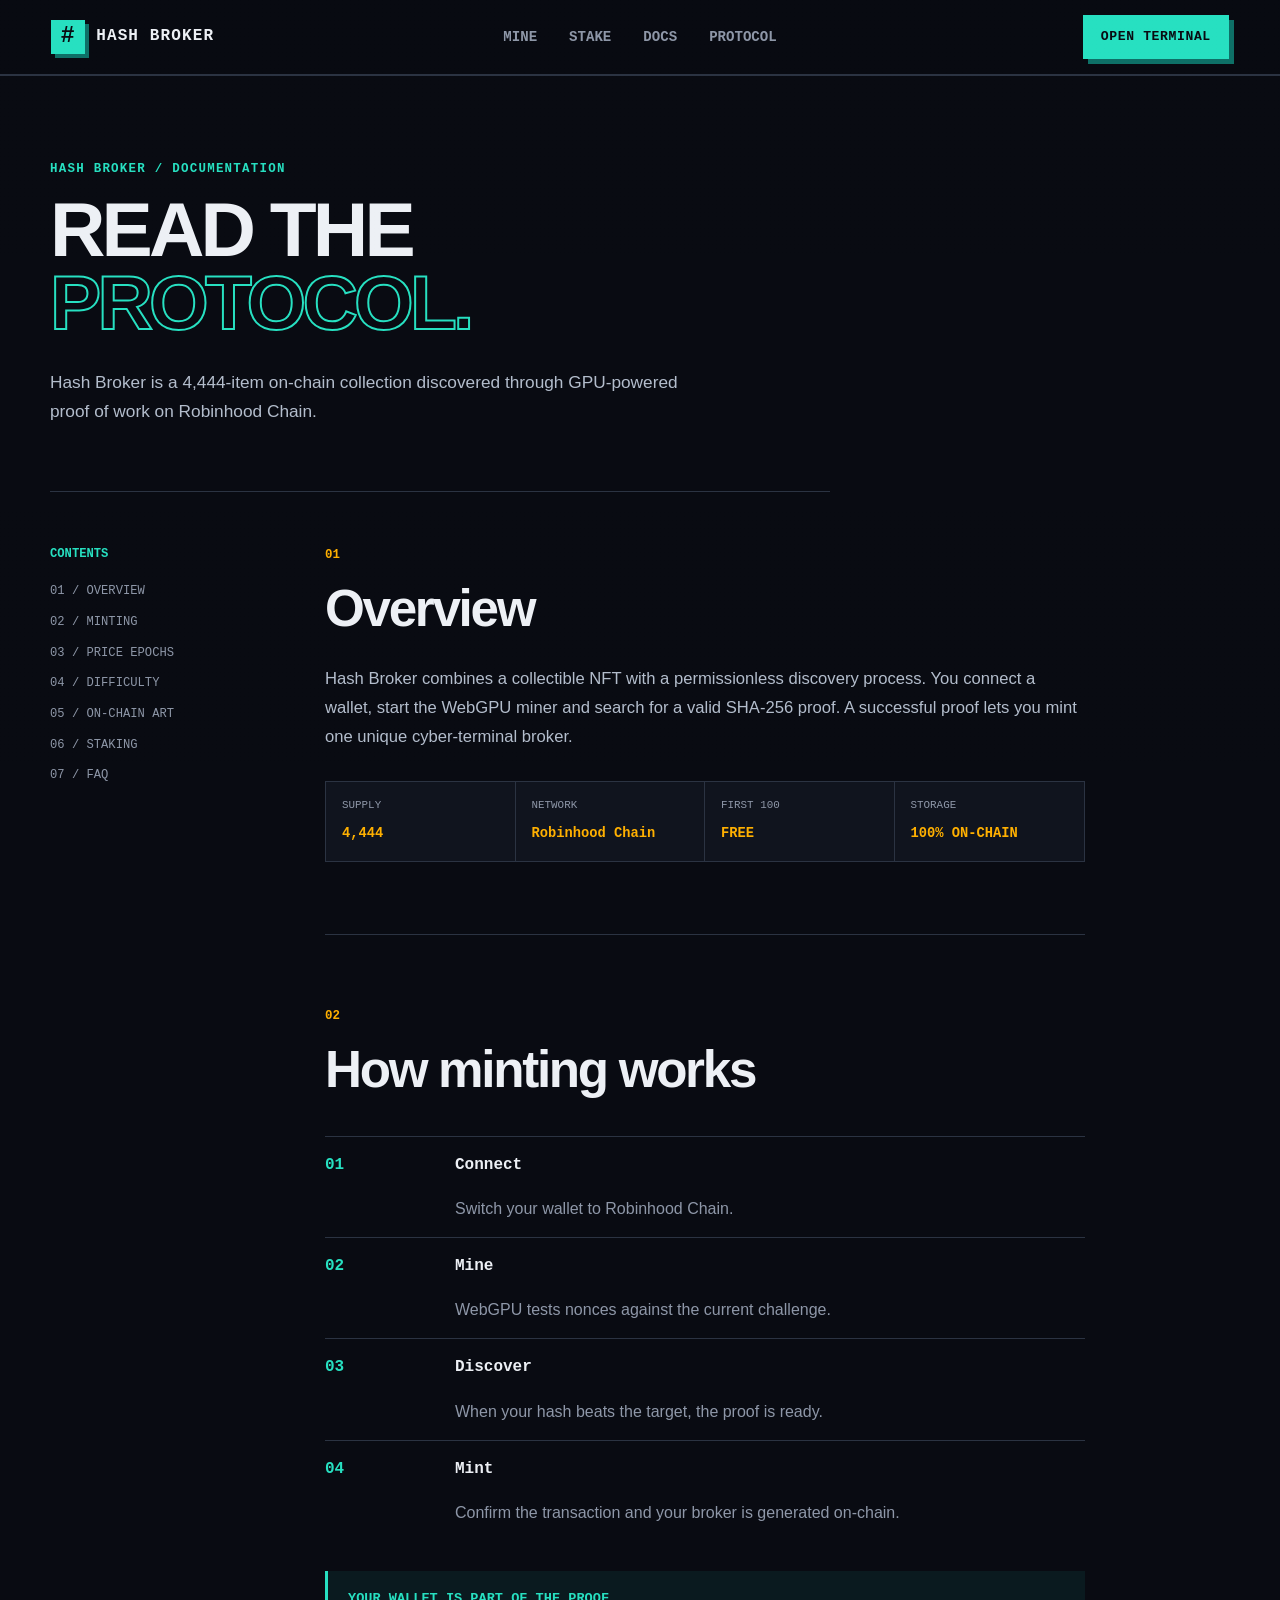
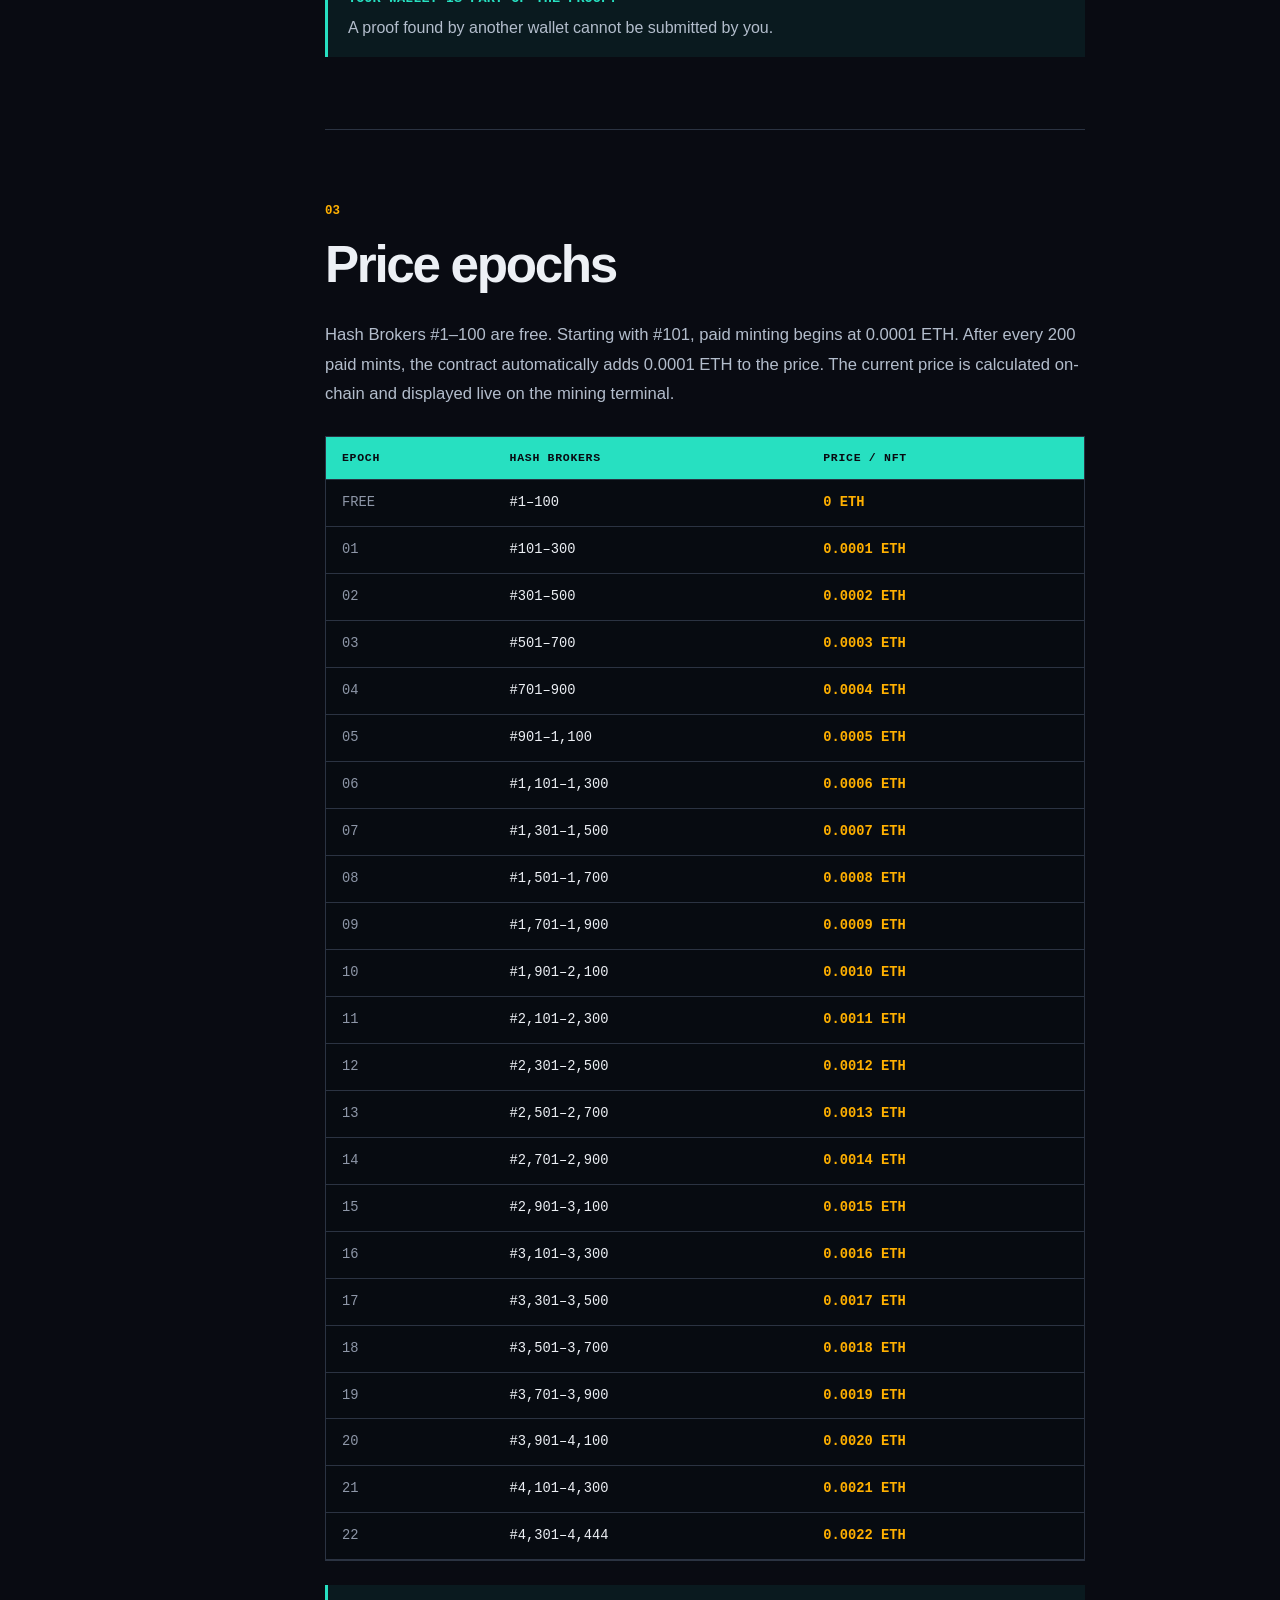
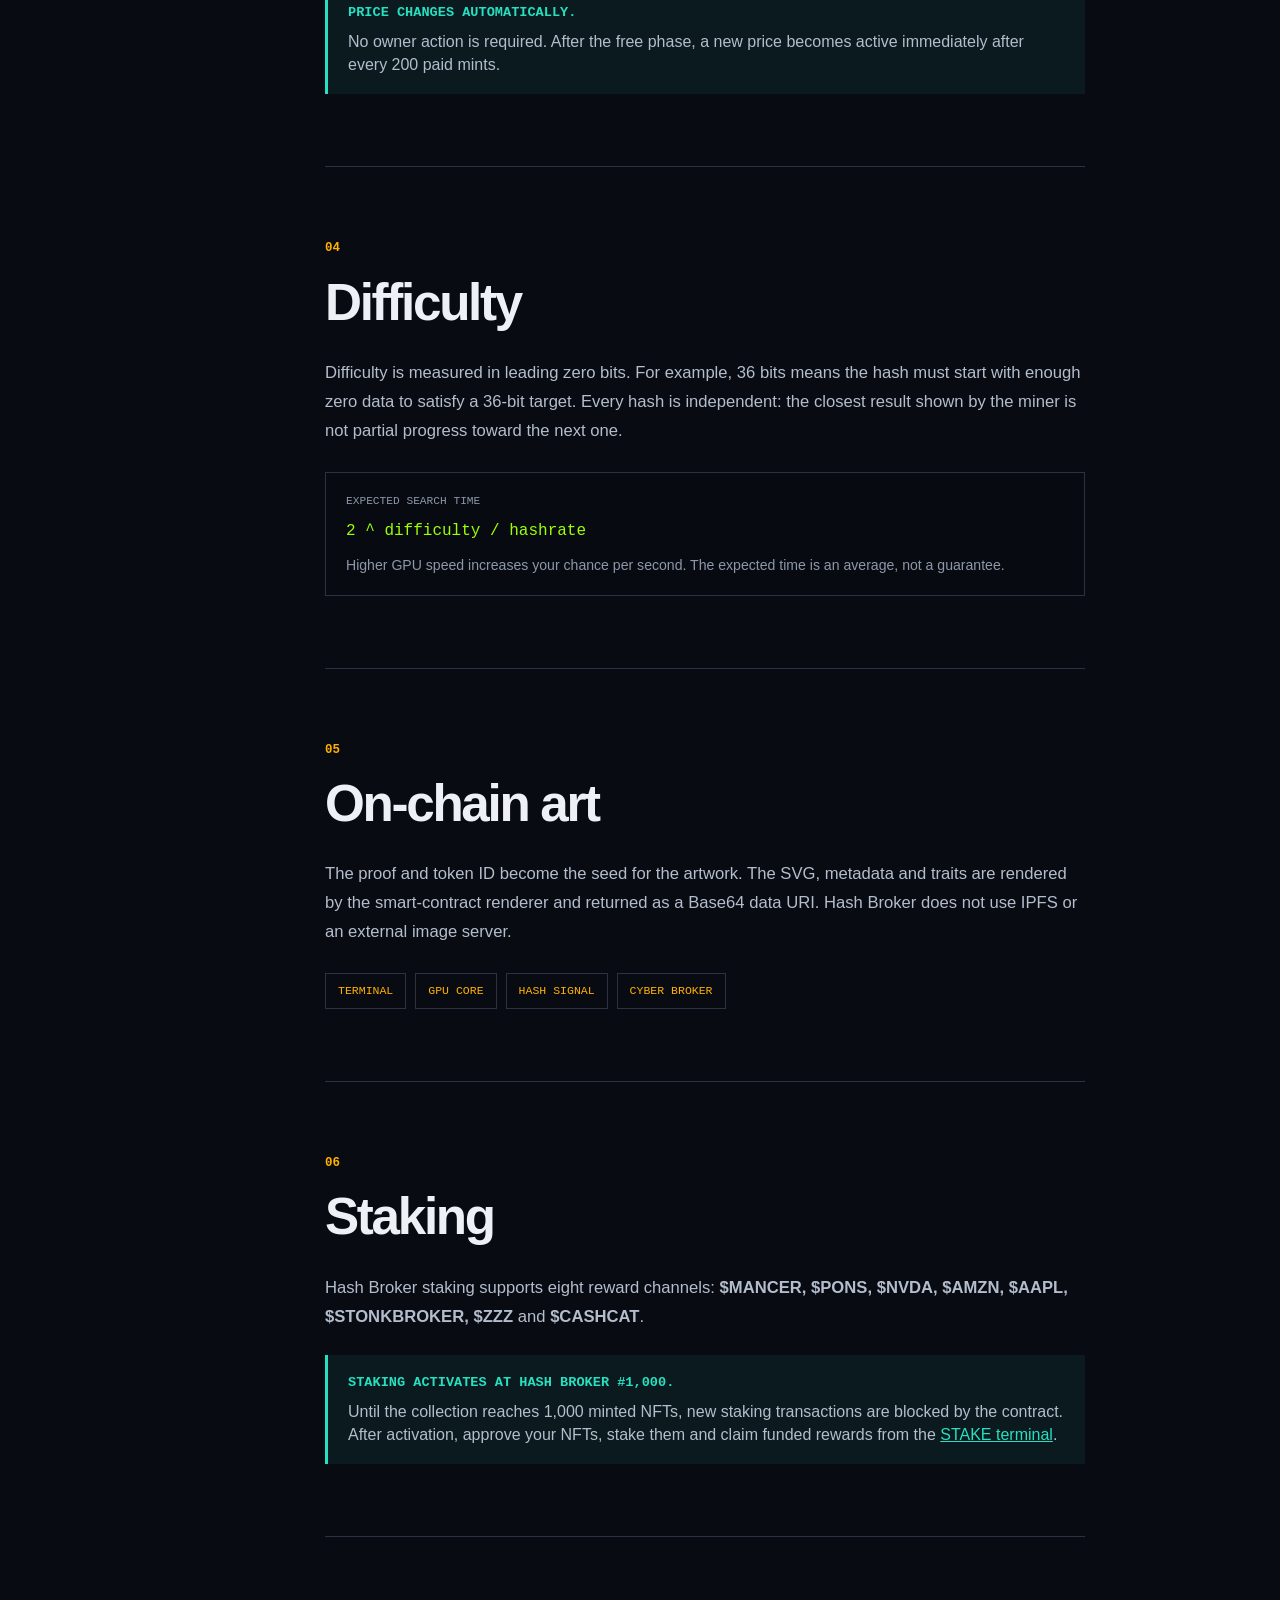
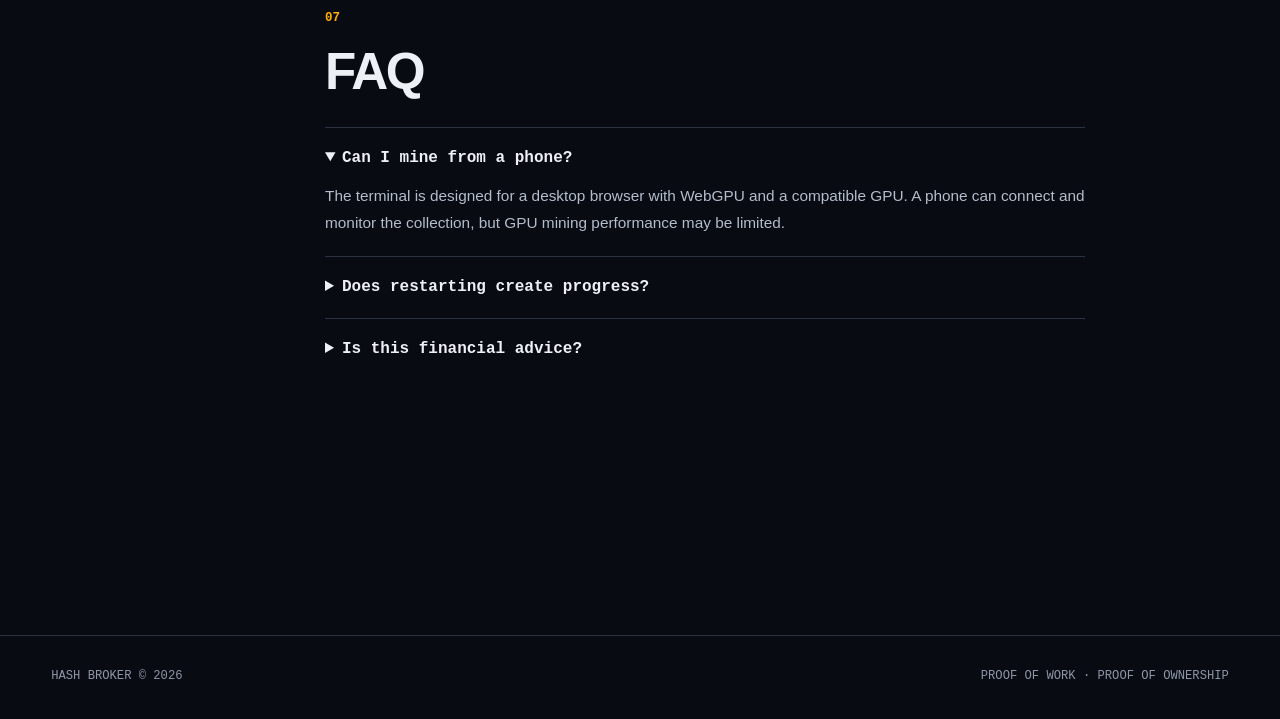
==== commit eed0059e: "Update docs.html" ====
--- a/docs.html
+++ b/docs.html
@@ -91,7 +91,7 @@
                   <tr><td>21</td><td>#4,101–4,300</td><td>0.0021 ETH</td></tr>
                   <tr><td>22</td><td>#4,301–4,444</td><td>0.0022 ETH</td></tr>
                 </tbody>
-                <tfoot><tr><th colspan="2">MAXIMUM MINT PROCEEDS</th><td>4.9368 ETH</td></tr></tfoot>
+                
               </table>
             </div>
             <div class="docs-callout"><strong>PRICE CHANGES AUTOMATICALLY.</strong><span>No owner action is required. After the free phase, a new price becomes active immediately after every 200 paid mints.</span></div>
